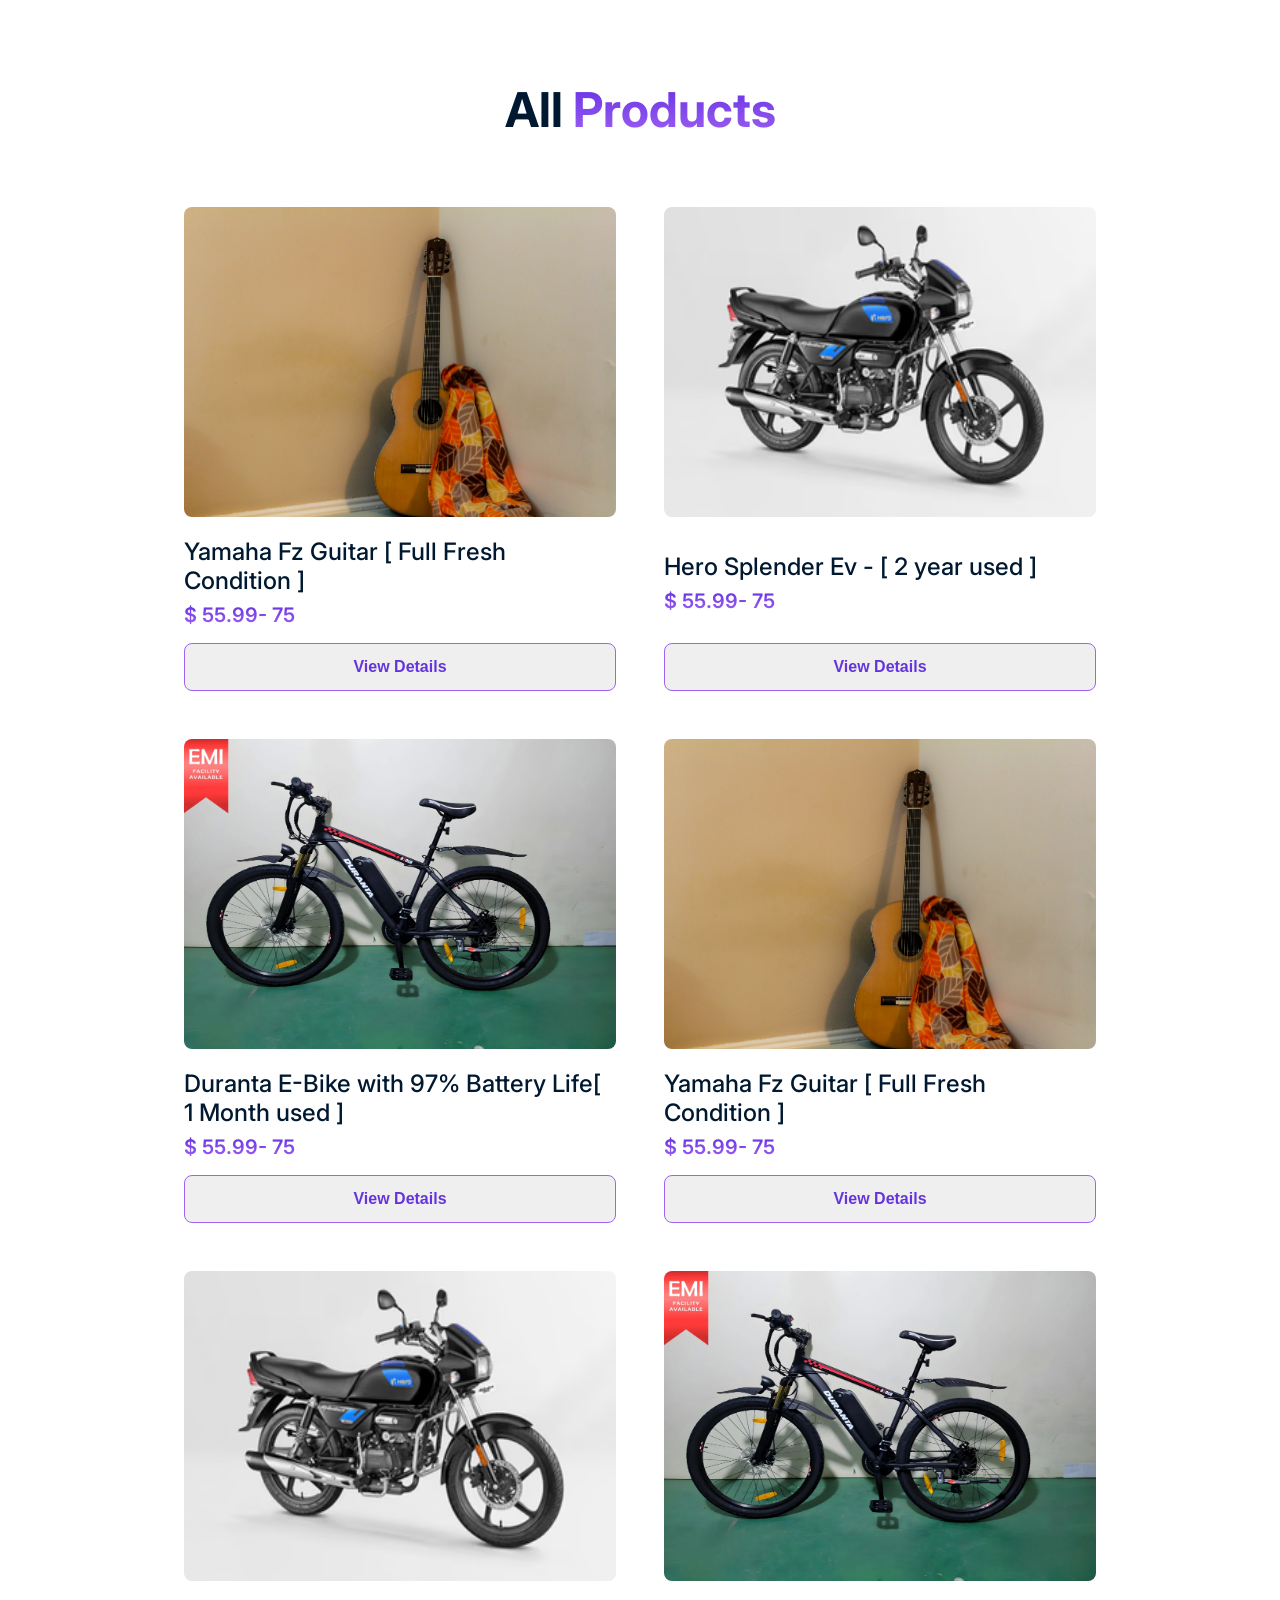
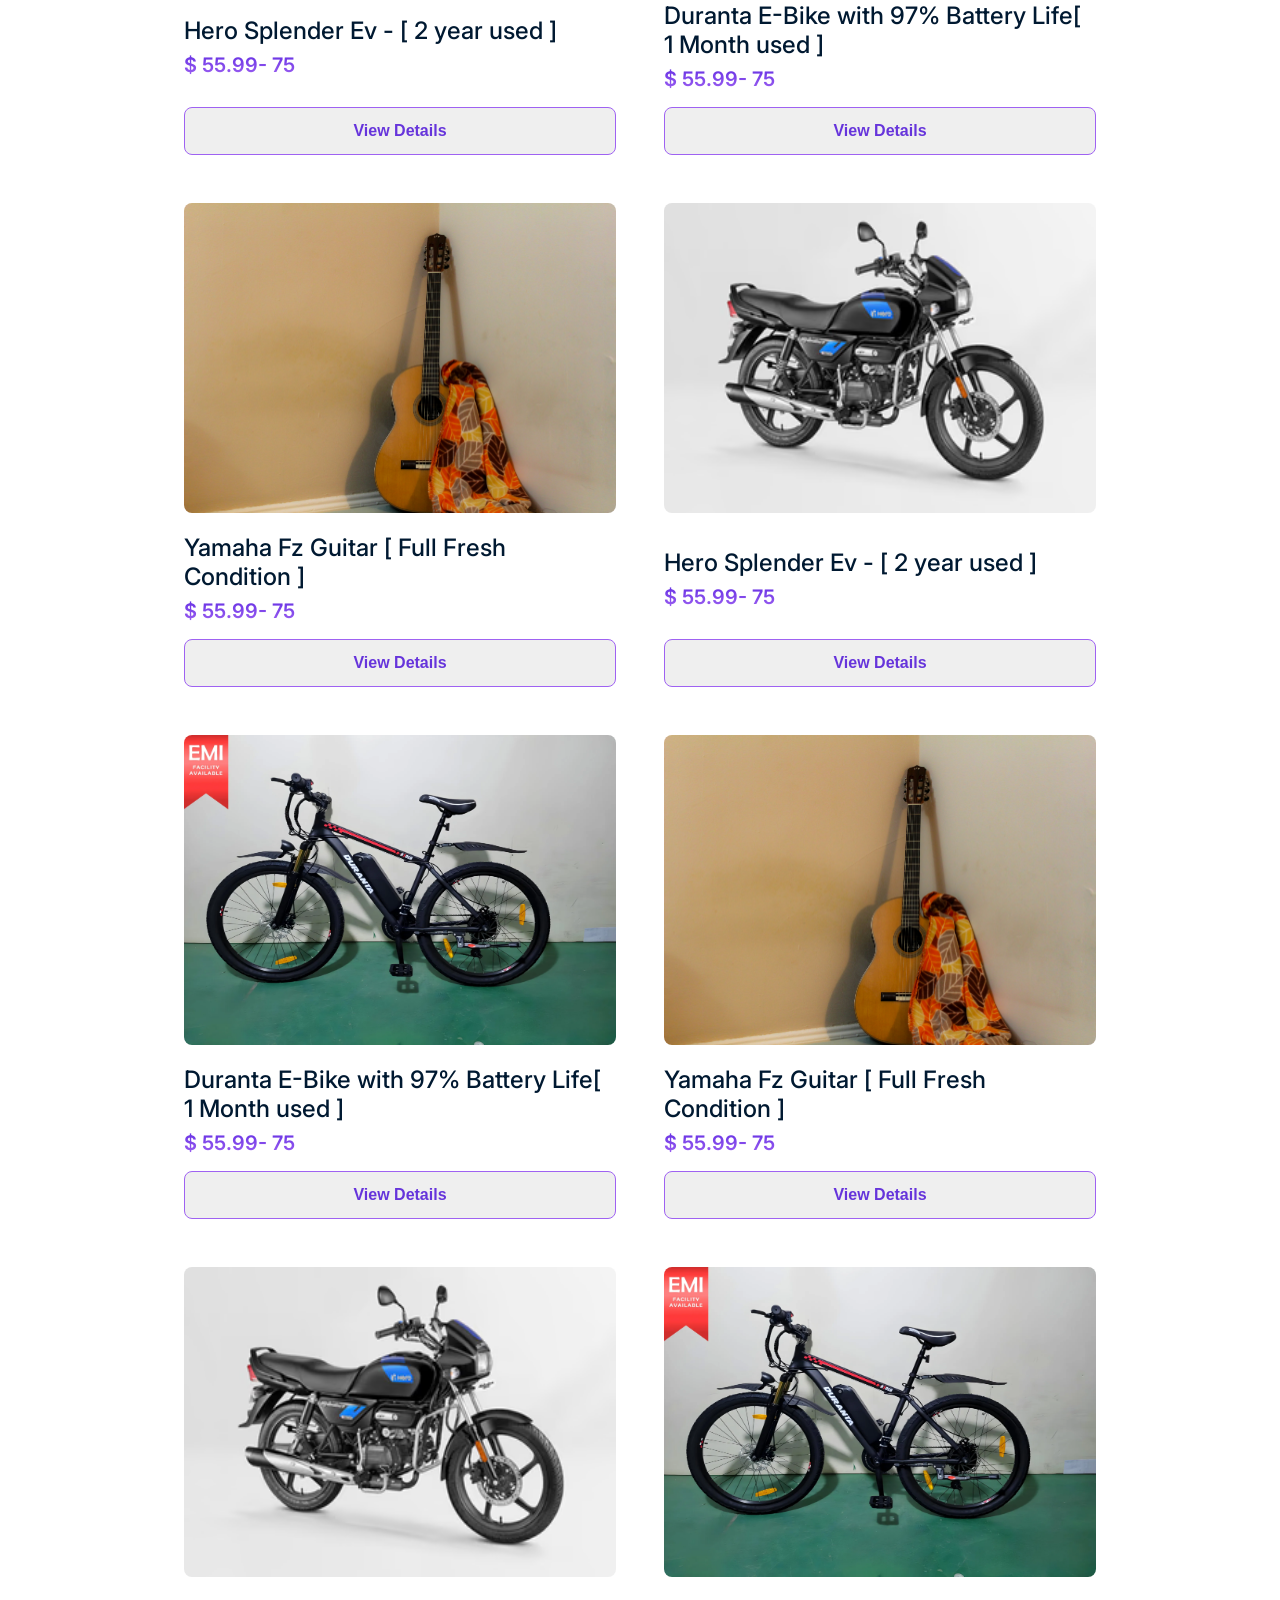
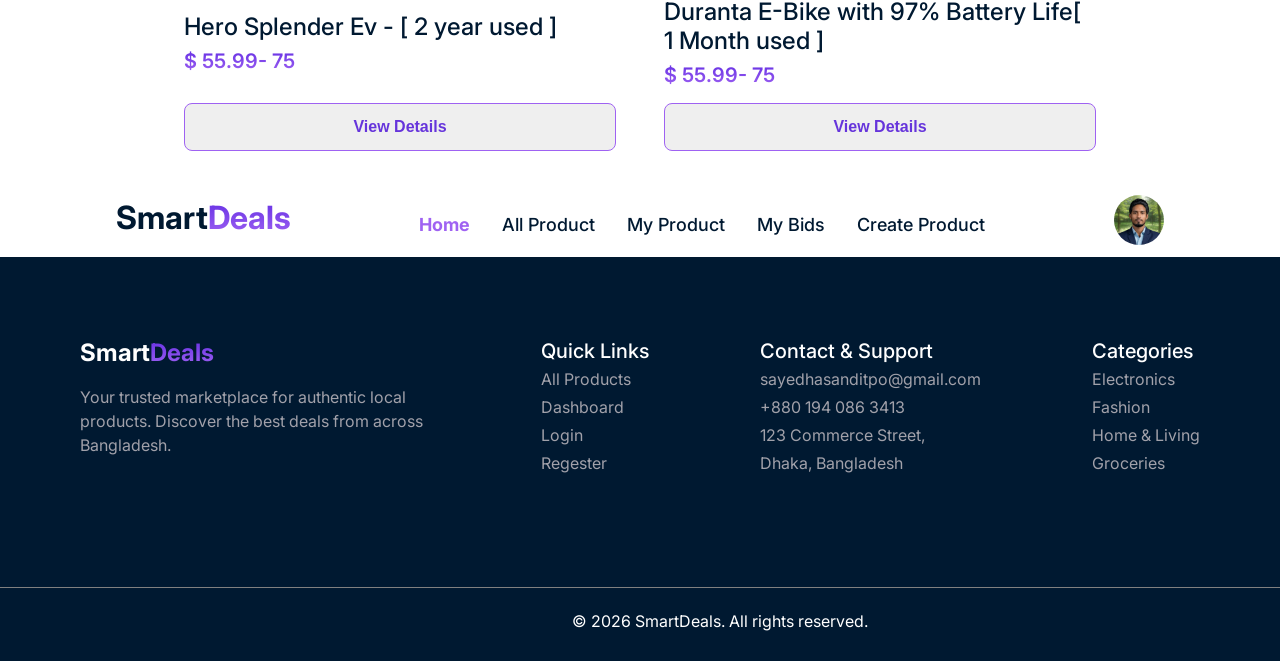
==== all-product.html @ 719da1c3 "add All Products" ====
<!DOCTYPE html>
<html lang="en">

<head>
    <meta charset="UTF-8">
    <meta name="viewport" content="width=device-width, initial-scale=1.0">
    <title>Document</title>
    <link rel="preconnect" href="https://fonts.googleapis.com">
    <link rel="preconnect" href="https://fonts.gstatic.com" crossorigin>
    <link
        href="https://fonts.googleapis.com/css2?family=Inter:ital,opsz,wght@0,14..32,100..900;1,14..32,100..900&display=swap"
        rel="stylesheet">
        <link rel="stylesheet" href="./styles/style.css">
</head>

<body class="font-inter">

    <section class="section-container">





          <section class="product-container">
        <h1>All <span class="gradient-color">Products</span></h1>
        <div class="card-container">
            <div class="card">
                <img src="./resorces/imges/product1.jpg" alt="">
                <div class="card-text">
                    <h2>Yamaha Fz Guitar [ Full Fresh Condition ] </h2>
                    <p class="gradient-color">$ 55.99- 75</p>
                </div>
                <button class="unfill-button hover view-effect">View Details</button>
            </div>
            <div class="card">
                <img src="./resorces/imges/product2.jfif" alt="">
                <div class="card-text">
                    <h2>Hero Splender Ev - [ 2 year used ]</h2>
                    <p class="gradient-color">$ 55.99- 75</p>
                </div>
                <button class="unfill-button view-effect">View Details</button>
            </div>
            <div class="card">
                <img src="./resorces/imges/product3.jpg" alt="">
                <div class="card-text">
                    <h2>Duranta E-Bike with 97% Battery Life[ 1 Month used ] </h2>
                    <p class="gradient-color">$ 55.99- 75</p>
                </div>
                <button class="unfill-button hover view-effect">View Details</button>
            </div>
            <div class="card">
                <img src="./resorces/imges/product1.jpg" alt="">
                <div class="card-text">
                    <h2>Yamaha Fz Guitar [ Full Fresh Condition ] </h2>
                    <p class="gradient-color">$ 55.99- 75</p>
                </div>
                <button class="unfill-button hover view-effect">View Details</button>
            </div>
            <div class="card">
                <img src="./resorces/imges/product2.jfif" alt="">
                <div class="card-text">
                    <h2>Hero Splender Ev - [ 2 year used ]</h2>
                    <p class="gradient-color">$ 55.99- 75</p>
                </div>
                <button class="unfill-button view-effect">View Details</button>
            </div>
            <div class="card">
                <img src="./resorces/imges/product3.jpg" alt="">
                <div class="card-text">
                    <h2>Duranta E-Bike with 97% Battery Life[ 1 Month used ] </h2>
                    <p class="gradient-color">$ 55.99- 75</p>
                </div>
                <button class="unfill-button hover view-effect">View Details</button>
            </div>
            <div class="card">
                <img src="./resorces/imges/product1.jpg" alt="">
                <div class="card-text">
                    <h2>Yamaha Fz Guitar [ Full Fresh Condition ] </h2>
                    <p class="gradient-color">$ 55.99- 75</p>
                </div>
                <button class="unfill-button hover view-effect">View Details</button>
            </div>
            <div class="card">
                <img src="./resorces/imges/product2.jfif" alt="">
                <div class="card-text">
                    <h2>Hero Splender Ev - [ 2 year used ]</h2>
                    <p class="gradient-color">$ 55.99- 75</p>
                </div>
                <button class="unfill-button view-effect">View Details</button>
            </div>
            <div class="card">
                <img src="./resorces/imges/product3.jpg" alt="">
                <div class="card-text">
                    <h2>Duranta E-Bike with 97% Battery Life[ 1 Month used ] </h2>
                    <p class="gradient-color">$ 55.99- 75</p>
                </div>
                <button class="unfill-button hover view-effect">View Details</button>
            </div>
            <div class="card">
                <img src="./resorces/imges/product1.jpg" alt="">
                <div class="card-text">
                    <h2>Yamaha Fz Guitar [ Full Fresh Condition ] </h2>
                    <p class="gradient-color">$ 55.99- 75</p>
                </div>
                <button class="unfill-button hover view-effect">View Details</button>
            </div>
            <div class="card">
                <img src="./resorces/imges/product2.jfif" alt="">
                <div class="card-text">
                    <h2>Hero Splender Ev - [ 2 year used ]</h2>
                    <p class="gradient-color">$ 55.99- 75</p>
                </div>
                <button class="unfill-button view-effect">View Details</button>
            </div>
            <div class="card">
                <img src="./resorces/imges/product3.jpg" alt="">
                <div class="card-text">
                    <h2>Duranta E-Bike with 97% Battery Life[ 1 Month used ] </h2>
                    <p class="gradient-color">$ 55.99- 75</p>
                </div>
                <button class="unfill-button hover view-effect">View Details</button>
            </div>
        </div>

    </section>

    <nav class="navbar">
            <div class="logo1">
                <h3>Smart<span class="gradient-color">Deals</span></h3>
            </div>
            <ul>
                <li><a href="./index.html" class="active">Home</a></li>
                <li><a href="all-product.html">All Product</a></li>
                <li><a href="#">My Product</a></li>
                <li><a href="#">My Bids</a></li>
                <li><a href="#">Create Product</a></li>
            </ul>
            <div>
                <img src="./resorces/imges/logo.png" alt="" class="logo2">
            </div>
        </nav>


        <footer>


        <div class="footer-container">
            <div class="footer-content">
                <div class="footer1">
                    <h3>Smart<span class="gradient-color">Deals</span></h3>
                    <p>Your trusted marketplace for authentic local products. Discover the best deals from across
                        Bangladesh.</p>
                </div>
                <div class="footer2 footer-card">
                    <ul>
                        <h3>Quick Links</h3>
                        <li><a href="#">All Products</a></li>
                        <li><a href="#">Dashboard</a></li>
                        <li><a href="#">Login</a></li>
                        <li><a href="#">Regester</a></li>
                    </ul>
                </div>
                <div class="footer2 footer-card">
                    <ul>
                        <h3>Contact & Support</h3>
                        <li><a href="#">sayedhasanditpo@gmail.com</a></li>
                        <li><a href="#">+880 194 086 3413</a></li>
                        <li><a href="#">123 Commerce Street,<br>Dhaka, Bangladesh</a></li>
                    </ul>
                </div>
                <ul>
                    <h3>Categories</h3>
                    <li><a href="#">Electronics</a></li>
                    <li><a href="#">Fashion</a></li>
                    <li><a href="#">Home & Living</a></li>
                    <li><a href="#">Groceries</a></li>
                </ul>
            </div>
        </div>

        <div class="copyright">
            © 2026 SmartDeals. All rights reserved.
        </div>

    </footer>



    </section>

</body>

</html>
---- styles/style.css ----
* {
    margin: 0;
    padding: 0;
    box-sizing: border-box;
}

.font-inter {
    font-family: "Inter", sans-serif;
    font-optical-sizing: auto;
    color: var(--dark-color);
}


:root {
    --dark-color: #001931;
    --light-color: #A1A1AA;
    --view-hover-color: #ebdbecdb;
}


/* Navbar Design */

.navbar {
    /* border: 2px solid red; */
    display: flex;
    align-items: center;
    justify-content: space-around;
    height: 78px;
    width: 92%;
    margin: 0px auto;
}

.navbar .logo1 h3 {
    font-size: 32px;
    line-height: 40px;
    font-weight: 700;
    color: #001931;
}

.gradient-color {
    background: linear-gradient(to bottom, #632EE3, #9F62F2);
    -webkit-background-clip: text;
    background-clip: text;
    color: transparent;
}

.navbar ul {
    display: flex;
    gap: 32px;
    align-items: center;
    margin-top: 14px;
}

.navbar ul li {
    list-style: none;
}

.navbar ul li a {
    text-decoration: none;
    color: var(--dark-color);
    font-size: 18px;
    font-weight: 500;
    line-height: 152%;
    transition: 0.3s;
}

.navbar ul li a:hover {
    color: #9F62F2;
}

.navbar ul li .active {
    color: #9F62F2;
    font-weight: bold;
    transition: 0.3s;
}

.active:hover {
    color: #632EE3;
}

.navbar .logo2 {
    width: 50px;
    border-radius: 30px;
    margin-top: 7px;
}

.hero {
    /* border: 2px solid red; */
    margin: 100px auto;
}

.hero h1 {
    font-size: 72px;
    line-height: 84px;
    width: 689px;
    margin: 0px auto 20px;
    color: var(--dark-color);
}

.hero p {
    font-size: 22px;
    line-height: 30px;
    margin: 0px auto 32px;
    text-align: center;
    color: var(--light-color);
}

.search-container {
    margin: 0px auto 40px;
    display: flex;
    align-items: center;
    width: 550px;
    height: 48px;
    background: #FFFFFF;
    border: 1px solid #E9E9E9;
    border-radius: 35px;
    overflow: hidden;
    box-shadow: 0px 10px 20px rgba(0, 0, 0, 0.20);
    /* Figma-র Drop Shadow */
}

.search-container input {
    flex: 1;
    border: none;
    outline: none;
    padding: 0 16px;
    font-size: 14px;
    color: #333;
}

.search-btn {
    background-color: #8A70D6;
    border: none;
    width: 48px;
    height: 100%;
    display: flex;
    justify-content: center;
    align-items: center;
    cursor: pointer;
    color: white;
    transition: background 0.3s ease;
}

.search-btn:hover {
    background-color: #765bbd;
}

.button {
    text-align: center;
}

.btn {
    font-size: 16px;
    font-weight: 600;
    margin: 0px 6px;
    padding: 18px 10px;
    border: none;
    cursor: pointer;
    border-radius: 5px;
}

.fill-button {
    cursor: pointer;
    background: linear-gradient(to bottom, #632EE3, #9F62F2);
    color: white;
}

.unfill-button {
    cursor: pointer;
    border: 1px solid #9F62F2;
    padding: 16px;
    color: #6634db;
}

.product-container h1 {
    font-size: 48px;
    text-align: center;
    margin: 80px auto 40px;
}

.card-container {
    /* border: 2px solid red; */
    padding: 16px;
    gap: 24px;
    display: flex;
    align-items: center;
    justify-content: center;
    flex-wrap: wrap;
}


.card {
    margin: 12px;
}

.card img {
    width: 432px;
    height: 310px;
    /* border: 2px solid black; */
    border-radius: 8px;
    margin-bottom: 16px;
}

.card .card-text {
    margin-bottom: 16px;
    height: 90px;
    display: flex;
    flex-direction: column;
    justify-content: center;
}

.card .card-text h2 {
    font-size: 24px;
    font-weight: 500;
    color: var(--dark-color);
    margin-bottom: 8px;
    width: 420px;
}

.card .card-text p {
    font-size: 20px;
    font-weight: 600;
}

.card button {
    padding: 14px;
    font-size: 16px;
    width: 100%;
    font-weight: 600;
    border-radius: 8px;
}

.product-btn {
    padding: 16px 39px;
    cursor: pointer;
}

.button-product {
    margin: 40px auto 80px;
}

footer {
    background-color: var(--dark-color);
}

.footer-container {
    /* border: 2px solid red; */
    padding: 80px 80px 30px;
    display: flex;
    align-items: center;
    justify-content: center;
    color: white;
}

.footer-content {
    /* border: 2px solid rgb(50, 60, 207); */
    width: 1440px;
    display: flex;
    justify-content: space-between;
}

.footer1 {
    width: 350px;
}

.footer-content .footer1 h3 {
    font-size: 24px;
    margin-bottom: 16px;
    font-weight: 700;
    line-height: 32px;
}

.footer-content p {
    font-size: 16px;
    font-weight: 400;
    line-height: 24px;
    color: var(--light-color);
}

footer h3 {
    font-size: 20px;
    line-height: 28px;
    font-weight: 500;
}

footer ul {
    list-style: none;
    line-height: 28px;
}

footer a {
    text-decoration: none;
    color: var(--light-color);
}

.copyright {
    border-top: 1px solid gray;
    width: 1440px;
    margin: 0px auto;
    color: white;
    text-align: center;
    padding-top: 23px;
    margin-top: 80px;
    padding-bottom: 30px;
}

.hover {
    cursor: pointer;
}

.view-effect {
    transition: 0.3s;
}

.view-effect:hover {
    background-color: var(--view-hover-color);
    color: #9F62F2;
}

.button-hover-effect {
    transition: 3s ease-in-out;
}

.button-hover-effect:hover {
    background: linear-gradient(to bottom, #642ee3e2, #9e62f2e6);
}

a {
    text-decoration: none;
    color: white;
}

.color-white {
    color: #9F62F2;
}


/* All Product Page Css */
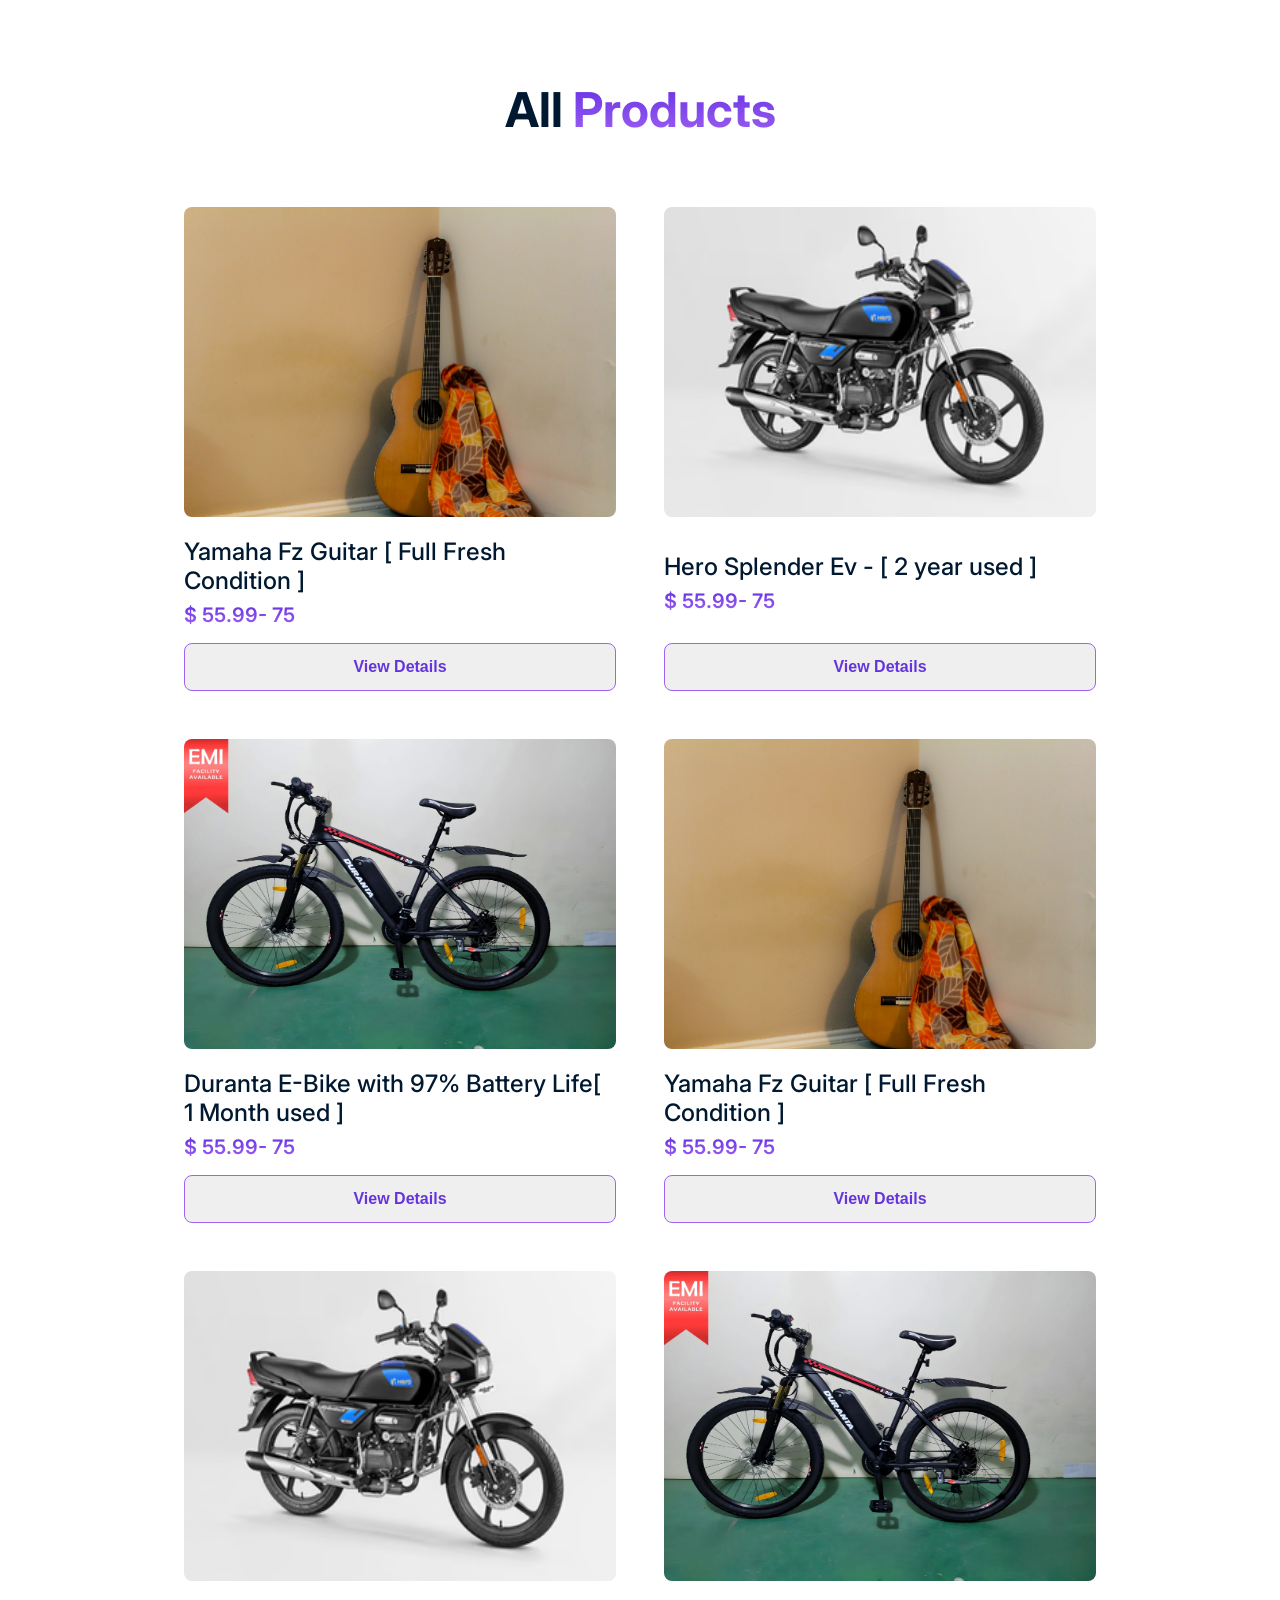
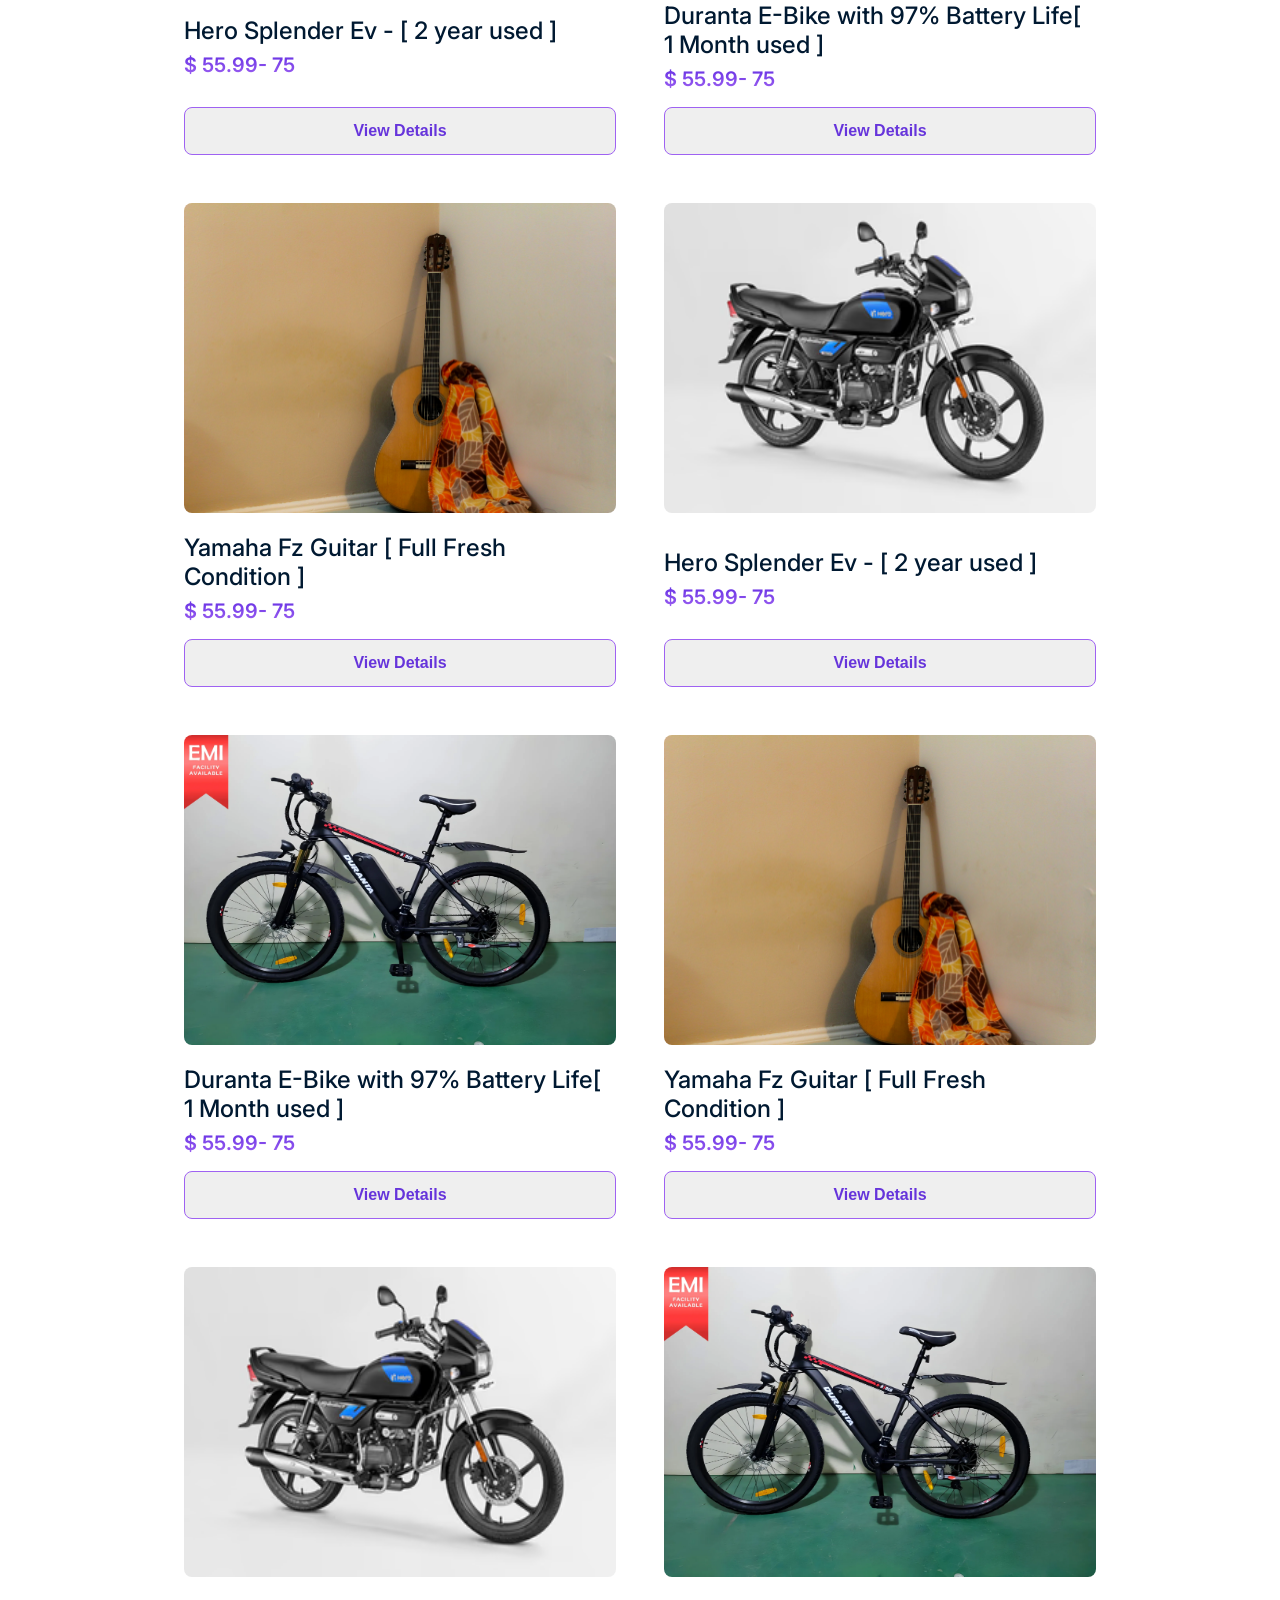
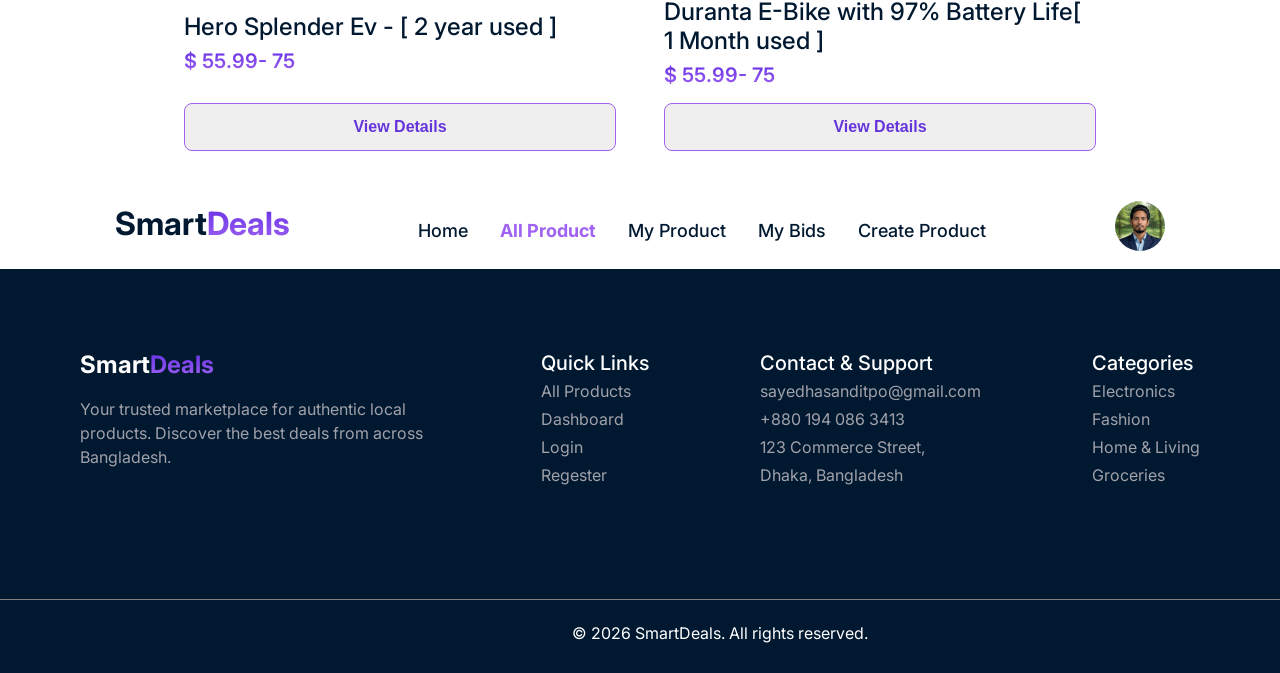
==== commit 76d67f3b: "Login page Add" ====
--- a/all-product.html
+++ b/all-product.html
@@ -4,7 +4,7 @@
 <head>
     <meta charset="UTF-8">
     <meta name="viewport" content="width=device-width, initial-scale=1.0">
-    <title>Document</title>
+    <title>All Products | SmartDeals | Your Online Shopping Companion</title>
     <link rel="preconnect" href="https://fonts.googleapis.com">
     <link rel="preconnect" href="https://fonts.gstatic.com" crossorigin>
     <link
@@ -129,8 +129,8 @@
                 <h3>Smart<span class="gradient-color">Deals</span></h3>
             </div>
             <ul>
-                <li><a href="./index.html" class="active">Home</a></li>
-                <li><a href="all-product.html">All Product</a></li>
+                <li><a href="./index.html">Home</a></li>
+                <li><a href="all-product.html" class="active">All Product</a></li>
                 <li><a href="#">My Product</a></li>
                 <li><a href="#">My Bids</a></li>
                 <li><a href="#">Create Product</a></li>
@@ -156,7 +156,7 @@
                         <h3>Quick Links</h3>
                         <li><a href="#">All Products</a></li>
                         <li><a href="#">Dashboard</a></li>
-                        <li><a href="#">Login</a></li>
+                        <li><a href="login.html">Login</a></li>
                         <li><a href="#">Regester</a></li>
                     </ul>
                 </div>
--- a/styles/style.css
+++ b/styles/style.css
@@ -1,3 +1,5 @@
+@import url('https://fonts.googleapis.com/css2?family=Inter:ital,opsz,wght@0,14..32,100..900;1,14..32,100..900&display=swap');
+
 * {
     margin: 0;
     padding: 0;
@@ -25,7 +27,7 @@
     display: flex;
     align-items: center;
     justify-content: space-around;
-    height: 78px;
+    height: 90px;
     width: 92%;
     margin: 0px auto;
 }
@@ -317,10 +319,6 @@
     color: #9F62F2;
 }
 
-.button-hover-effect {
-    transition: 3s ease-in-out;
-}
-
 .button-hover-effect:hover {
     background: linear-gradient(to bottom, #642ee3e2, #9e62f2e6);
 }
@@ -335,4 +333,96 @@
 }
 
 
-/* All Product Page Css */+/* Login Page Css */
+
+
+.main {
+    display: grid;
+    place-items: center;
+    min-height: calc(100vh - 70px);
+    /* 70px holo apnar navbar er height, eta adjust kore nite paren */
+    width: 100%;
+}
+
+.main .login-container {
+    display: flex;
+    flex-direction: column;
+    justify-content: center;
+    align-items: center;
+    /* border: 2px solid red; */
+    box-shadow: 0px 0px 10px rgba(0, 0, 0, 0.327);
+    width: 492px;
+    height: 536px;
+}
+
+.main .login-container h3 {
+    font-size: 32px;
+    line-height: 40px;
+    font-weight: 700;
+    color: #001931;
+    margin-bottom: 10px;
+}
+
+.login-container p {
+    margin-bottom: 24px;
+}
+
+.reg {
+    color: #9F62F2;
+}
+
+.login-container form {
+    display: flex;
+    flex-direction: column;
+    text-align: center;
+}
+
+.login-container form {
+    width: 412px;
+    /* border: 2px solid; */
+}
+
+.label-names {
+    color: rgba(0, 0, 0, 0.869);
+    margin-bottom: 6px;
+    text-align: left;
+    line-height: 20px;
+    font-weight: 500;
+    font-size: 14px;
+}
+
+.login-container form input[type="email"],
+.login-container form input[type="password"],
+.box-shadow {
+    font-size: 16px;
+    line-height: 24px;
+    width: 100%;
+    padding: 8px 12px;
+    border: 1px solid white;
+    box-shadow: 0px 0px 5px #00000056;
+    margin-bottom: 6px;
+}
+
+.fgt{
+    color: #333;
+    text-align: left;
+    line-height: 20px;
+    font-size: 14px;
+    font-weight: 400px;
+    margin-bottom: 24px;
+}
+
+form input[type="submit"] {
+    padding: 14.5px;
+    border: none;
+    border-radius: 8px;
+    font-size: 16px;
+    font-weight: 600;
+    margin-bottom: 24px;
+}
+
+label {
+    font-size: 16px;
+    font-weight: 600;
+    margin-bottom: 24px;
+}
